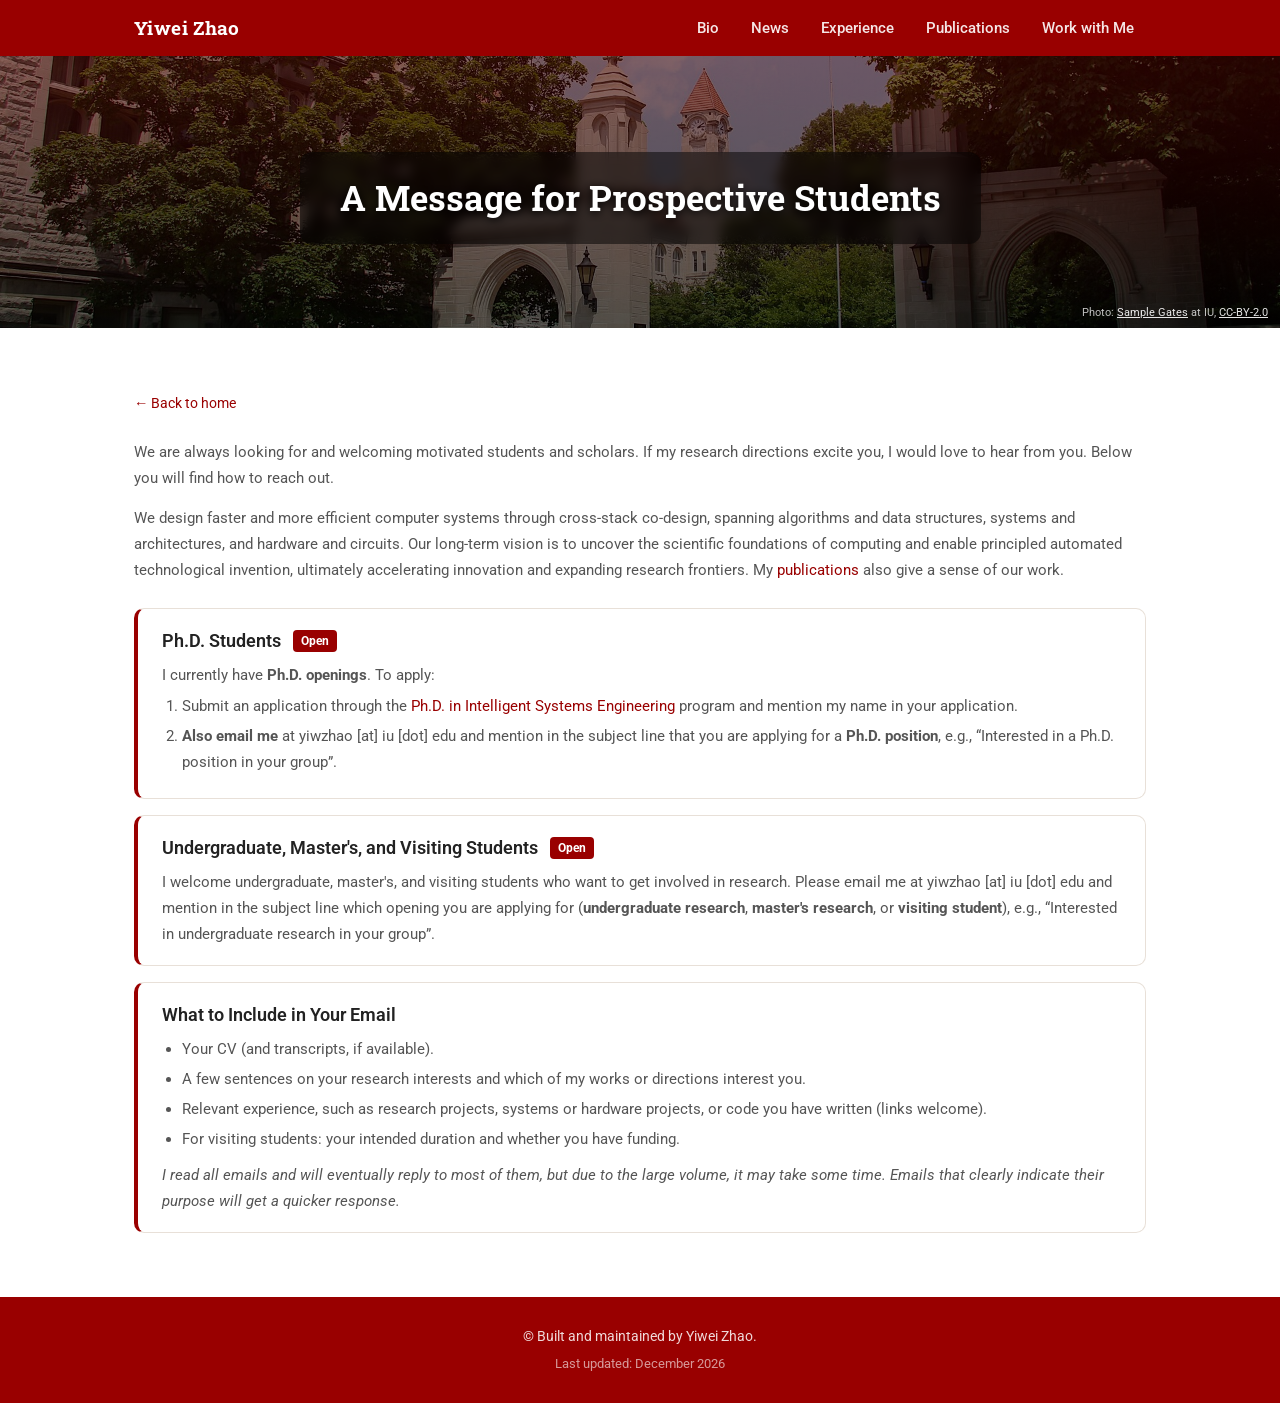
==== opportunities.html @ bdd7dc45 "Minor fixes" ====
<!DOCTYPE html>
<html lang="en">
<head>
  <meta charset="UTF-8">
  <meta name="viewport" content="width=device-width, initial-scale=1.0">
  <title>A Message for Prospective Students &mdash; Yiwei Zhao</title>
  <link rel="stylesheet" href="style.css?v=18">
  <link rel="stylesheet" href="https://cdnjs.cloudflare.com/ajax/libs/font-awesome/6.5.1/css/all.min.css">
  <link href="https://fonts.googleapis.com/css2?family=Roboto:wght@300;400;500;700&family=Roboto+Slab:wght@400;700&display=swap" rel="stylesheet">
</head>
<body>

<!-- Navigation -->
<nav class="navbar">
  <div class="container nav-container">
    <a href="index.html" class="nav-brand">Yiwei Zhao</a>
    <button class="nav-toggle" aria-label="Toggle navigation">
      <span class="hamburger"></span>
    </button>
    <ul class="nav-links">
      <li><a href="index.html#about">Bio</a></li>
      <li><a href="index.html#news">News</a></li>
      <li><a href="index.html#employment">Experience</a></li>
      <li><a href="index.html#publications">Publications</a></li>
      <li><a href="opportunities.html">Work with Me</a></li>
    </ul>
  </div>
</nav>

<!-- Banner -->
<header class="opp-hero">
  <div class="container">
    <div class="opp-hero-panel">
      <h1 class="opp-hero-title">A Message for Prospective Students</h1>
    </div>
  </div>
  <p class="opp-credit">Photo: <a href="https://commons.wikimedia.org/wiki/File:Sample_Gates,_Indiana_University_Bloomington,_2010.jpg" target="_blank" rel="noopener noreferrer">Sample Gates</a> at IU, <a href="https://creativecommons.org/licenses/by/2.0/" target="_blank" rel="noopener noreferrer">CC-BY-2.0</a></p>
</header>

<!-- Opportunities Section -->
<section id="opportunities" class="section">
  <div class="container">
    <p class="section-note"><a href="index.html">&larr; Back to home</a></p>

    <p class="opp-intro">
      We are always looking for and welcoming motivated students and scholars.
      If my research directions excite you, I would love to hear from you.
      Below you will find how to reach out.
    </p>
    <p class="opp-intro">
      We design faster and more efficient computer systems through cross-stack co-design,
      spanning algorithms and data structures, systems and architectures, and hardware and circuits.
      Our long-term vision is to uncover the scientific foundations of computing and enable principled automated technological invention, ultimately accelerating innovation and expanding research frontiers.
      My <a href="index.html#publications">publications</a> also give a sense of our work.
    </p>

    <div class="opp-list">
      <div class="opp-card">
        <h3>Ph.D. Students <span class="opp-tag">Open</span></h3>
        <p>I currently have <strong>Ph.D. openings</strong>. To apply:</p>
        <ol class="opp-steps">
          <li>Submit an application through the <a href="https://luddy.iu.edu/academics/doctoral/ise.html" target="_blank" rel="noopener noreferrer">Ph.D. in Intelligent Systems Engineering</a> program and mention my name in your application.</li>
          <li><strong>Also email me</strong> at <span class="opp-email">yiwzhao [at] iu [dot] edu</span> and mention in the subject line that you are applying for a <strong>Ph.D. position</strong>, e.g., &ldquo;Interested in a Ph.D. position in your group&rdquo;.</li>
        </ol>
      </div>

      <div class="opp-card">
        <h3>Undergraduate, Master's, and Visiting Students <span class="opp-tag">Open</span></h3>
        <p>I welcome undergraduate, master's, and visiting students who want to get involved in research.
        Please email me at <span class="opp-email">yiwzhao [at] iu [dot] edu</span> and mention in the subject line which opening you are applying for
        (<strong>undergraduate research</strong>, <strong>master's research</strong>, or <strong>visiting student</strong>),
        e.g., &ldquo;Interested in undergraduate research in your group&rdquo;.</p>
      </div>

      <!-- <div class="opp-card">
        <h3>Postdoctoral Researchers <span class="opp-tag opp-tag-closed">Not hiring</span></h3>
        <p>I am not hiring postdocs at this time.</p>
      </div> -->

      <div class="opp-card">
        <h3>What to Include in Your Email</h3>
        <ul class="opp-steps">
          <li>Your CV (and transcripts, if available).</li>
          <li>A few sentences on your research interests and which of my works or directions interest you.</li>
          <li>Relevant experience, such as research projects, systems or hardware projects, or code you have written (links welcome).</li>
          <li>For visiting students: your intended duration and whether you have funding.</li>
        </ul>
        <p class="opp-note">I read all emails and will eventually reply to most of them, but due to the large volume, it may take some time.
        Emails that clearly indicate their purpose will get a quicker response.</p>
      </div>
    </div>
  </div>
</section>

<!-- Footer -->
<footer class="footer">
  <div class="container">
    <p>&copy; Built and maintained by Yiwei Zhao.</p>
    <p class="footer-note">Last updated: <span id="last-updated">July 2026</span></p>
  </div>
</footer>

<script>
  // Mobile nav toggle
  document.querySelector('.nav-toggle').addEventListener('click', function() {
    document.querySelector('.nav-links').classList.toggle('active');
    this.classList.toggle('active');
  });

  // Close mobile nav on link click (cross-page links navigate normally)
  document.querySelectorAll('.nav-links a').forEach(link => {
    link.addEventListener('click', function() {
      document.querySelector('.nav-links').classList.remove('active');
      document.querySelector('.nav-toggle').classList.remove('active');
    });
  });

  // Navbar shadow on scroll
  window.addEventListener('scroll', function() {
    const nav = document.querySelector('.navbar');
    nav.classList.toggle('scrolled', window.scrollY > 10);
  });

  // Footer "Last updated" — read from the page's own Last-Modified timestamp,
  // which GitHub Pages refreshes on every deploy (no API calls, no rate limits).
  (function () {
    const d = new Date(document.lastModified);
    if (!isNaN(d)) {
      const label = d.toLocaleDateString('en-US', { month: 'long', year: 'numeric' });
      document.getElementById('last-updated').textContent = label;
    }
    // otherwise keep the static fallback in the markup
  })();
</script>

</body>
</html>
---- style.css ----
/* ========== Variables & Reset ========== */
:root {
  --primary: #990000;
  --primary-dark: #7a0000;
  --primary-light: #b30000;
  --cream: #f7f3ee;
  --text-primary: #222222;
  --text-secondary: #555555;
  --text-light: #777777;
  --bg-white: #ffffff;
  --bg-alt: #faf8f5;
  --border-color: #e8e0d8;
  --max-width: 1060px;
  --nav-height: 56px;
}

*, *::before, *::after {
  margin: 0;
  padding: 0;
  box-sizing: border-box;
}

html {
  scroll-behavior: smooth;
  scroll-padding-top: var(--nav-height);
}

body {
  font-family: 'Roboto', -apple-system, BlinkMacSystemFont, sans-serif;
  color: var(--text-primary);
  background: var(--bg-white);
  line-height: 1.7;
  font-size: 16px;
}

a {
  color: var(--primary);
  text-decoration: none;
  transition: color 0.2s;
}

a:hover {
  color: var(--primary-dark);
  text-decoration: underline;
}

img {
  max-width: 100%;
  height: auto;
}

.container {
  max-width: var(--max-width);
  margin: 0 auto;
  padding: 0 24px;
}

/* ========== Navigation ========== */
.navbar {
  position: fixed;
  top: 0;
  left: 0;
  right: 0;
  height: var(--nav-height);
  background: var(--primary);
  z-index: 1000;
  transition: box-shadow 0.3s;
}

.navbar.scrolled {
  box-shadow: 0 2px 12px rgba(0, 0, 0, 0.15);
}

.nav-container {
  display: flex;
  align-items: center;
  justify-content: space-between;
  height: 100%;
}

.nav-brand {
  color: #ffffff;
  font-family: 'Roboto Slab', serif;
  font-size: 1.2rem;
  font-weight: 700;
  letter-spacing: 0.02em;
}

.nav-brand:hover {
  color: #ffffff;
  text-decoration: none;
}

.nav-links {
  display: flex;
  list-style: none;
  gap: 8px;
}

.nav-links a {
  color: rgba(255, 255, 255, 0.9);
  font-size: 0.95rem;
  font-weight: 500;
  white-space: nowrap;
  padding: 6px 12px;
  border-radius: 4px;
  transition: background 0.2s, color 0.2s;
}

.nav-links a:hover {
  color: #ffffff;
  background: rgba(255, 255, 255, 0.15);
  text-decoration: none;
}

/* Narrow desktop/tablet: tighten the bar so all links fit on one line */
@media (min-width: 769px) and (max-width: 940px) {
  .nav-links {
    gap: 2px;
  }
  .nav-links a {
    font-size: 0.85rem;
    padding: 6px 8px;
  }
  .nav-brand {
    font-size: 1.1rem;
  }
}

/* Hamburger */
.nav-toggle {
  display: none;
  background: none;
  border: none;
  cursor: pointer;
  padding: 8px;
}

.hamburger,
.hamburger::before,
.hamburger::after {
  display: block;
  width: 22px;
  height: 2px;
  background: #ffffff;
  border-radius: 2px;
  transition: transform 0.3s;
}

.hamburger {
  position: relative;
}

.hamburger::before,
.hamburger::after {
  content: '';
  position: absolute;
}

.hamburger::before { top: -7px; }
.hamburger::after { top: 7px; }

.nav-toggle.active .hamburger { background: transparent; }
.nav-toggle.active .hamburger::before { top: 0; transform: rotate(45deg); }
.nav-toggle.active .hamburger::after { top: 0; transform: rotate(-45deg); }

/* ========== Sections ========== */
.section {
  padding: 64px 0;
}

.section-bio {
  padding-top: calc(var(--nav-height) + 48px);
}

.section-alt {
  background: var(--bg-alt);
}

.section-title {
  font-family: 'Roboto Slab', serif;
  font-size: 1.6rem;
  font-weight: 700;
  color: var(--primary);
  margin-bottom: 32px;
  padding-bottom: 8px;
  border-bottom: 3px solid var(--primary);
  display: inline-block;
}

.section-note {
  color: var(--text-light);
  font-size: 0.9rem;
  margin-bottom: 24px;
}

.section-cta {
  font-size: 1.2rem;
  font-weight: 500;
  color: var(--text-secondary);
  margin-bottom: 6px;
}

/* ========== Bio Section ========== */
.bio-container {
  display: flex;
  gap: 48px;
  align-items: flex-start;
}

.bio-photo {
  flex-shrink: 0;
  width: 200px;
}

.bio-photo img {
  width: 200px;
  height: 200px;
  border-radius: 12px;
  object-fit: cover;
  border: 3px solid var(--border-color);
  background: var(--bg-alt);
}

.bio-text h1 {
  font-family: 'Roboto Slab', serif;
  font-size: 2rem;
  font-weight: 700;
  color: var(--text-primary);
  margin-bottom: 4px;
}

.bio-title {
  font-size: 1.05rem;
  color: var(--text-secondary);
  margin-bottom: 2px;
}

.bio-affiliation {
  font-size: 1rem;
  color: var(--primary);
  font-weight: 500;
  margin-bottom: 2px;
}

.bio-email {
  font-size: 0.95rem;
  color: var(--text-secondary);
  margin-top: 12px;
  margin-bottom: 22px;
}

.bio-description {
  color: var(--text-secondary);
  margin-bottom: 12px;
  font-size: 0.95rem;
}

.bio-description.bio-gap {
  margin-bottom: 28px;
}

/* Splitter: thin gray line */
.bio-email::after {
  content: "";
  display: block;
  height: 3px;
  margin-top: 18px;
  border-radius: 2px;
  background: var(--border-color);
}

.bio-highlight {
  color: #d00000;
  font-weight: 700;
}

.bio-links {
  display: flex;
  flex-wrap: wrap;
  gap: 16px;
  margin-top: 20px;
}

.bio-links a {
  display: inline-flex;
  align-items: center;
  gap: 6px;
  color: var(--primary);
  font-size: 0.9rem;
  font-weight: 500;
  padding: 6px 14px;
  border: 1.5px solid var(--primary);
  border-radius: 6px;
  transition: all 0.2s;
}

.bio-links a:hover {
  background: var(--primary);
  color: #ffffff;
  text-decoration: none;
}

/* ========== News Section ========== */
.news-list {
  border-left: 3px solid var(--primary);
  padding-left: 24px;
}

.news-item {
  display: flex;
  gap: 16px;
  margin-bottom: 16px;
  font-size: 0.95rem;
}

.news-date {
  flex-shrink: 0;
  width: 150px;
  color: var(--primary);
  font-weight: 500;
  font-size: 0.85rem;
}

.news-content {
  color: var(--text-secondary);
}

.news-pinned {
  background: var(--cream);
  margin-left: -24px;
  padding: 10px 12px 10px 24px;
  border-radius: 0 6px 6px 0;
}

.news-pinned .news-content {
  color: var(--text-primary);
  font-weight: 500;
}

.news-pin-badge {
  display: inline-block;
  margin-left: 8px;
  background: var(--primary);
  color: #ffffff;
  font-size: 0.75rem;
  font-weight: 700;
  padding: 1px 8px;
  border-radius: 4px;
  line-height: 1.5;
  white-space: nowrap;
}

/* ========== Education Section ========== */
.education-list {
  display: flex;
  flex-direction: column;
  gap: 16px;
}

.education-item {
  display: flex;
  align-items: center;
  gap: 22px;
  padding: 18px 24px;
  background: var(--bg-white);
  border: 1px solid var(--border-color);
  border-radius: 10px;
  transition: box-shadow 0.2s ease, transform 0.2s ease;
}

.education-item:hover {
  box-shadow: 0 4px 14px rgba(0, 0, 0, 0.06);
  transform: translateY(-1px);
}

.edu-logo {
  flex-shrink: 0;
  width: 64px;
  height: 64px;
  display: flex;
  align-items: center;
  justify-content: center;
}

.edu-logo img {
  max-width: 100%;
  max-height: 100%;
  object-fit: contain;
}

.edu-body {
  flex: 1;
  min-width: 0;
}

.edu-body h3 {
  font-size: 1.05rem;
  font-weight: 600;
  color: var(--text-primary);
  margin-bottom: 2px;
}

.edu-school {
  color: var(--primary);
  font-weight: 500;
  font-size: 0.95rem;
  margin-bottom: 2px;
}

.edu-note {
  color: var(--text-secondary);
  font-size: 0.88rem;
  font-style: italic;
}

.edu-note.edu-note-plain {
  font-style: normal;
}

.edu-note-plain a {
  color: var(--text-secondary);
}

.edu-note-plain a:hover {
  color: var(--primary);
  text-decoration: underline;
}

.edu-year {
  flex-shrink: 0;
  color: var(--text-light);
  font-size: 0.9rem;
  font-weight: 500;
  white-space: nowrap;
}

@media (max-width: 600px) {
  .education-item {
    flex-wrap: wrap;
    padding: 16px 18px;
    gap: 16px;
  }
  .edu-year {
    flex-basis: 100%;
    padding-left: 80px;
  }
}

/* ========== Publications Section ========== */
.publication-list {
  list-style: none;
  counter-reset: pub-counter;
}

.publication-item {
  display: flex;
  gap: 20px;
  padding: 20px 0;
  position: relative;
}

.publication-item:not(:last-child)::after {
  content: '';
  position: absolute;
  bottom: 0;
  left: 0;
  right: -36px;
  height: 1px;
  background: var(--border-color);
}

.pub-thumbnail {
  flex-shrink: 0;
  width: 160px;
  height: 100px;
  border-radius: 6px;
  overflow: hidden;
  background: var(--bg-alt);
  border: 1px solid var(--border-color);
}

.pub-thumbnail img {
  width: 100%;
  height: 100%;
  object-fit: contain;
}

.pub-title {
  font-weight: 600;
  font-size: 0.9rem;
  color: var(--text-primary);
  margin-bottom: 4px;
}

.pub-authors {
  font-size: 0.82rem;
  color: var(--text-secondary);
  margin-bottom: 2px;
  white-space: nowrap;
  overflow: hidden;
  text-overflow: ellipsis;
}

.pub-authors a.coauthor-link,
.edu-note a.coauthor-link {
  color: inherit;
  text-decoration: none;
  transition: color 0.2s;
}

.pub-authors a.coauthor-link:hover,
.edu-note a.coauthor-link:hover {
  color: var(--primary);
}

.pub-venue {
  font-size: 0.88rem;
  color: var(--text-light);
  font-style: italic;
  margin-bottom: 8px;
}

.pub-venue-tag {
  display: inline-block;
  background: var(--primary);
  color: #ffffff;
  font-style: normal;
  font-weight: 700;
  font-size: 0.78rem;
  padding: 1px 8px;
  border-radius: 4px;
  margin-right: 4px;
  vertical-align: middle;
}

.pub-award {
  font-size: 0.85rem;
  font-weight: 600;
  color: #b8860b;
  margin-top: 4px;
}

.pub-award a {
  color: #b8860b;
}

.pub-award a:hover {
  color: #996515;
}

.pub-links {
  display: flex;
  gap: 12px;
}

.pub-links a {
  font-size: 0.85rem;
  font-weight: 500;
  color: var(--primary);
}

.pub-links a:hover {
  text-decoration: underline;
}

.pub-toappear {
  font-size: 0.85rem;
  font-weight: 500;
  color: var(--text-secondary);
}

/* ========== Year anchors (publications page, invisible scroll targets) ========== */
.pub-year-anchor {
  list-style: none;
  height: 0;
  padding: 0;
  margin: 0;
  border: none;
  overflow: hidden;
}

/* ========== Year navigation sidebar (publications page) ========== */
.pub-year-nav {
  display: none;
  position: fixed;
  top: 50%;
  left: calc((100vw - var(--max-width)) / 4);
  transform: translate(-50%, -50%);
  flex-direction: column;
  align-items: stretch;
  gap: 4px;
  z-index: 50;
  background: var(--bg-white);
  border: 1px solid var(--border-color);
  border-radius: 10px;
  padding: 8px 6px;
  box-shadow: 0 2px 10px rgba(0, 0, 0, 0.07);
}

@media (min-width: 1260px) {
  .pub-year-nav {
    display: flex;
  }
}

.pub-year-home {
  font-size: 0.8rem;
  font-weight: 500;
  color: var(--text-secondary);
  text-decoration: none;
  padding: 5px 14px;
  border-radius: 6px;
  transition: color 0.15s, background 0.15s;
  white-space: nowrap;
  text-align: center;
  margin-bottom: 4px;
  padding-bottom: 9px;
  border-bottom: 1px solid var(--border-color);
  border-radius: 0;
}

.pub-year-home:hover {
  color: var(--primary);
  background: var(--bg-alt);
  text-decoration: none;
}

.pub-year-nav a {
  font-size: 0.8rem;
  font-weight: 500;
  color: var(--text-secondary);
  text-decoration: none;
  padding: 5px 14px;
  border-radius: 6px;
  transition: color 0.15s, background 0.15s;
  white-space: nowrap;
  text-align: center;
}

.pub-year-nav a:hover {
  color: var(--primary);
  background: var(--bg-alt);
  text-decoration: none;
}

.pub-year-nav a.active {
  color: #ffffff;
  background: var(--primary);
  font-weight: 600;
}

/* ========== Awards Section ========== */
.awards-list {
  list-style: none;
}

.award-item {
  display: flex;
  gap: 16px;
  padding: 12px 0;
  border-bottom: 1px solid var(--border-color);
  font-size: 0.95rem;
}

.award-item:last-child {
  border-bottom: none;
}

.award-year {
  flex-shrink: 0;
  min-width: 120px;
  white-space: nowrap;
  color: var(--primary);
  font-weight: 700;
  font-size: 0.9rem;
}

.award-name {
  color: var(--text-secondary);
}

/* ========== Footer ========== */
.footer {
  background: var(--primary);
  color: rgba(255, 255, 255, 0.85);
  text-align: center;
  padding: 28px 0;
  font-size: 0.88rem;
}

.footer-note {
  margin-top: 4px;
  font-size: 0.8rem;
  color: rgba(255, 255, 255, 0.6);
}

/* ========== Responsive ========== */
@media (max-width: 768px) {
  .nav-toggle {
    display: block;
  }

  .nav-links {
    display: none;
    position: absolute;
    top: var(--nav-height);
    left: 0;
    right: 0;
    background: var(--primary-dark);
    flex-direction: column;
    padding: 12px 0;
  }

  .nav-links.active {
    display: flex;
  }

  .nav-links a {
    padding: 10px 24px;
    border-radius: 0;
  }

  .bio-container {
    flex-direction: column;
    align-items: center;
    text-align: center;
    gap: 24px;
  }

  .bio-links {
    justify-content: center;
  }

  .publication-item {
    flex-direction: column;
  }

  .pub-thumbnail {
    width: 100%;
    height: 160px;
  }

  .news-item {
    flex-direction: column;
    gap: 4px;
  }

  .news-date {
    width: auto;
  }

  .section-title {
    font-size: 1.3rem;
  }
}

/* ========== Opportunities Page ========== */
.opp-list {
  display: flex;
  flex-direction: column;
  gap: 16px;
}

.opp-card {
  padding: 18px 24px;
  background: var(--bg-white);
  border: 1px solid var(--border-color);
  border-left: 4px solid var(--primary);
  border-radius: 10px;
}

.opp-card h3 {
  font-size: 1.1rem;
  font-weight: 600;
  color: var(--text-primary);
  margin-bottom: 6px;
}

.opp-card p {
  color: var(--text-secondary);
  font-size: 0.95rem;
}

.opp-tag {
  display: inline-block;
  margin-left: 8px;
  padding: 1px 8px;
  border-radius: 4px;
  background: var(--primary);
  color: #ffffff;
  font-size: 0.75rem;
  font-weight: 700;
  vertical-align: 2px;
}

.opp-tag-closed {
  background: var(--text-light);
}

.opp-intro {
  color: var(--text-secondary);
  font-size: 0.95rem;
  margin-bottom: 14px;
}

.opp-intro:last-of-type {
  margin-bottom: 24px;
}

.opp-steps {
  color: var(--text-secondary);
  font-size: 0.95rem;
  margin: 6px 0 0 20px;
}

.opp-steps li {
  margin-bottom: 4px;
}

.opp-card code {
  font-size: 0.85rem;
  background: var(--bg-alt);
  border: 1px solid var(--border-color);
  border-radius: 4px;
  padding: 0 5px;
}

.opp-note {
  margin-top: 10px;
  font-style: italic;
}

/* Banner with campus photo (opportunities page) */
.opp-hero {
  position: relative;
  margin-top: var(--nav-height);
  padding: 96px 0 84px;
  background:
    linear-gradient(180deg, rgba(60, 0, 0, 0.6) 0%, rgba(0, 0, 0, 0.65) 100%),
    url("assets/campus.jpg") center 45% / cover no-repeat;
  color: #ffffff;
  text-align: center;
}

.opp-hero-panel {
  display: inline-block;
  max-width: 100%;
  padding: 24px 40px;
  background: rgba(0, 0, 0, 0.5);
  border-radius: 12px;
  -webkit-backdrop-filter: blur(6px);
  backdrop-filter: blur(6px);
}

.opp-hero-title {
  font-family: 'Roboto Slab', serif;
  font-size: 2.2rem;
  font-weight: 700;
  line-height: 1.25;
  text-shadow: 0 2px 8px rgba(0, 0, 0, 0.85);
}

.opp-hero-sub {
  margin-top: 8px;
  font-size: 1.05rem;
  letter-spacing: 0.04em;
  color: #ffffff;
  text-shadow: 0 1px 6px rgba(0, 0, 0, 0.85);
}

.opp-credit {
  position: absolute;
  right: 12px;
  bottom: 6px;
  font-size: 0.7rem;
  color: rgba(255, 255, 255, 0.75);
}

.opp-credit a {
  color: rgba(255, 255, 255, 0.9);
  text-decoration: underline;
}

@media (max-width: 600px) {
  .opp-hero {
    padding: 64px 0 56px;
  }
  .opp-hero-panel {
    padding: 18px 20px;
  }
  .opp-hero-title {
    font-size: 1.6rem;
  }
}
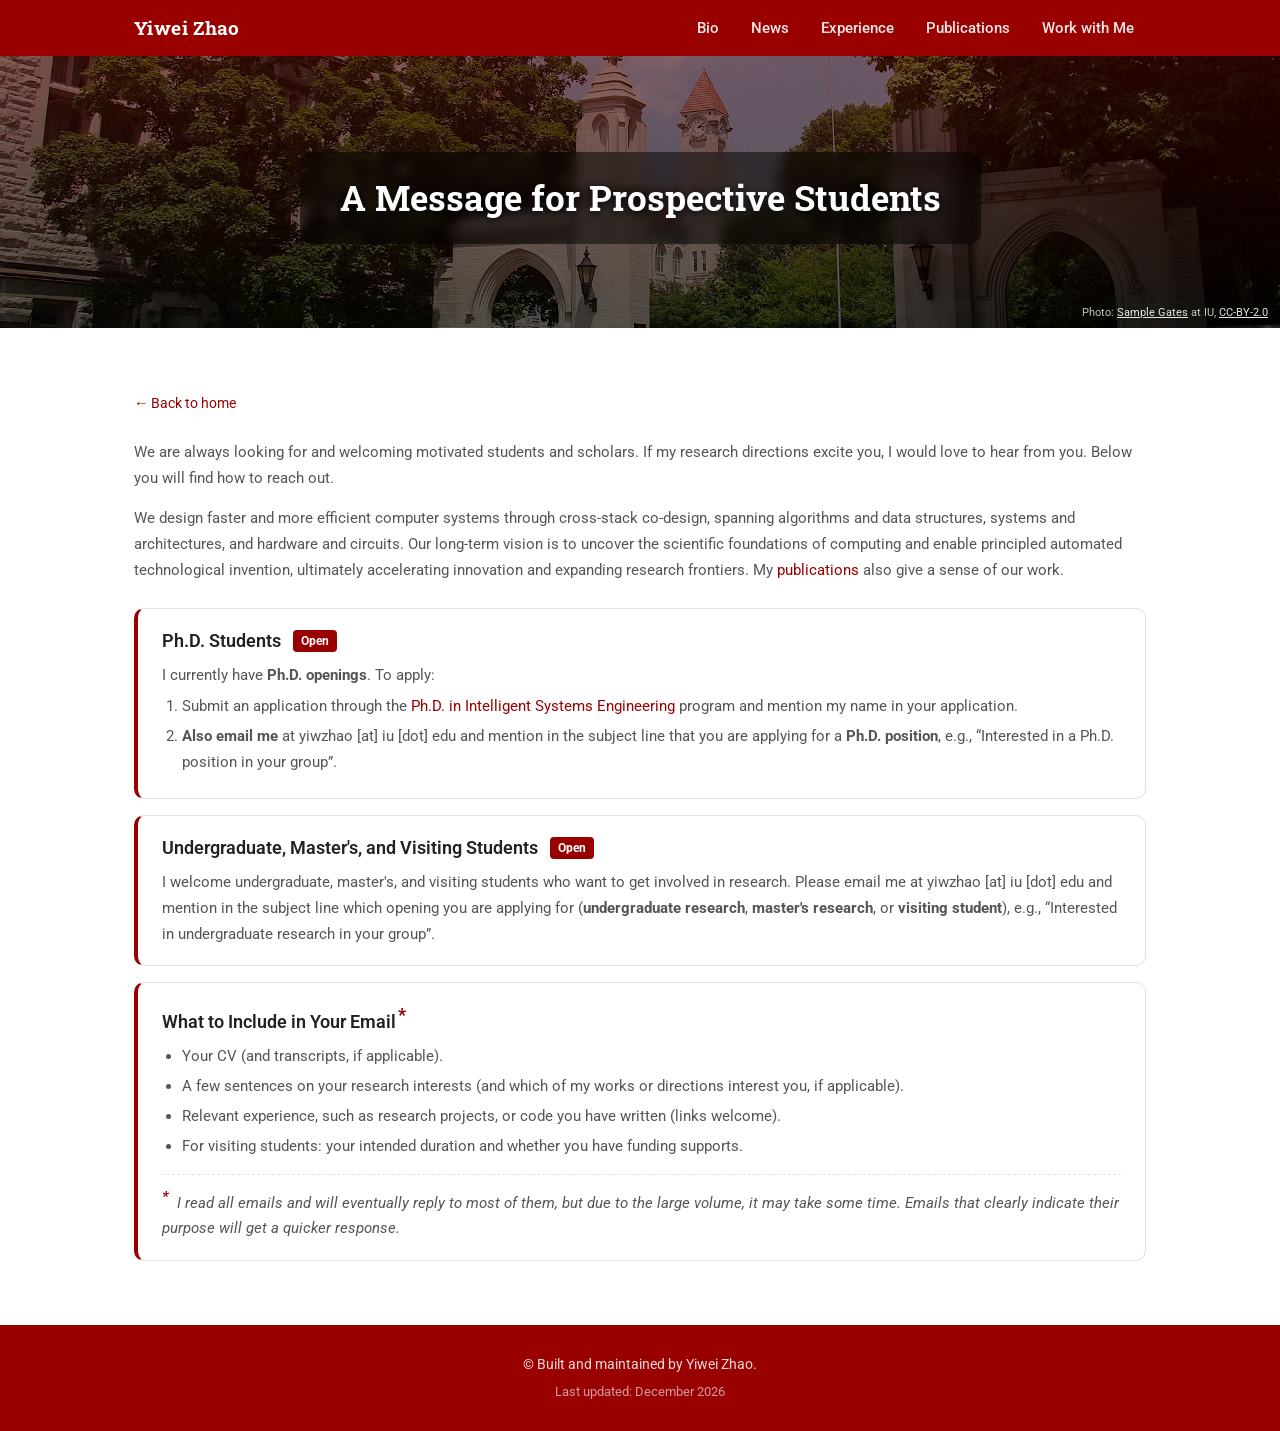
==== commit 14100753: "Minor fixes" ====
--- a/opportunities.html
+++ b/opportunities.html
@@ -4,7 +4,7 @@
   <meta charset="UTF-8">
   <meta name="viewport" content="width=device-width, initial-scale=1.0">
   <title>A Message for Prospective Students &mdash; Yiwei Zhao</title>
-  <link rel="stylesheet" href="style.css?v=18">
+  <link rel="stylesheet" href="style.css?v=19">
   <link rel="stylesheet" href="https://cdnjs.cloudflare.com/ajax/libs/font-awesome/6.5.1/css/all.min.css">
   <link href="https://fonts.googleapis.com/css2?family=Roboto:wght@300;400;500;700&family=Roboto+Slab:wght@400;700&display=swap" rel="stylesheet">
 </head>
@@ -78,14 +78,14 @@
       </div> -->
 
       <div class="opp-card">
-        <h3>What to Include in Your Email</h3>
+        <h3>What to Include in Your Email<sup class="opp-fn-mark">*</sup></h3>
         <ul class="opp-steps">
-          <li>Your CV (and transcripts, if available).</li>
-          <li>A few sentences on your research interests and which of my works or directions interest you.</li>
-          <li>Relevant experience, such as research projects, systems or hardware projects, or code you have written (links welcome).</li>
-          <li>For visiting students: your intended duration and whether you have funding.</li>
+          <li>Your CV (and transcripts, if applicable).</li>
+          <li>A few sentences on your research interests (and which of my works or directions interest you, if applicable).</li>
+          <li>Relevant experience, such as research projects, or code you have written (links welcome).</li>
+          <li>For visiting students: your intended duration and whether you have funding supports.</li>
         </ul>
-        <p class="opp-note">I read all emails and will eventually reply to most of them, but due to the large volume, it may take some time.
+        <p class="opp-note"><sup class="opp-fn-mark">*</sup> I read all emails and will eventually reply to most of them, but due to the large volume, it may take some time.
         Emails that clearly indicate their purpose will get a quicker response.</p>
       </div>
     </div>
--- a/style.css
+++ b/style.css
@@ -826,9 +826,24 @@
   padding: 0 5px;
 }
 
+.opp-fn-mark {
+  color: var(--primary);
+  font-weight: 700;
+  font-size: 1em;
+  margin-left: 2px;
+}
+
 .opp-note {
-  margin-top: 10px;
+  margin-top: 14px;
+  padding-top: 10px;
+  border-top: 1px dashed var(--border-color);
+  font-size: 0.85rem;
   font-style: italic;
+  color: var(--text-light);
+}
+
+.opp-note .opp-fn-mark {
+  margin: 0 4px 0 0;
 }
 
 /* Banner with campus photo (opportunities page) */
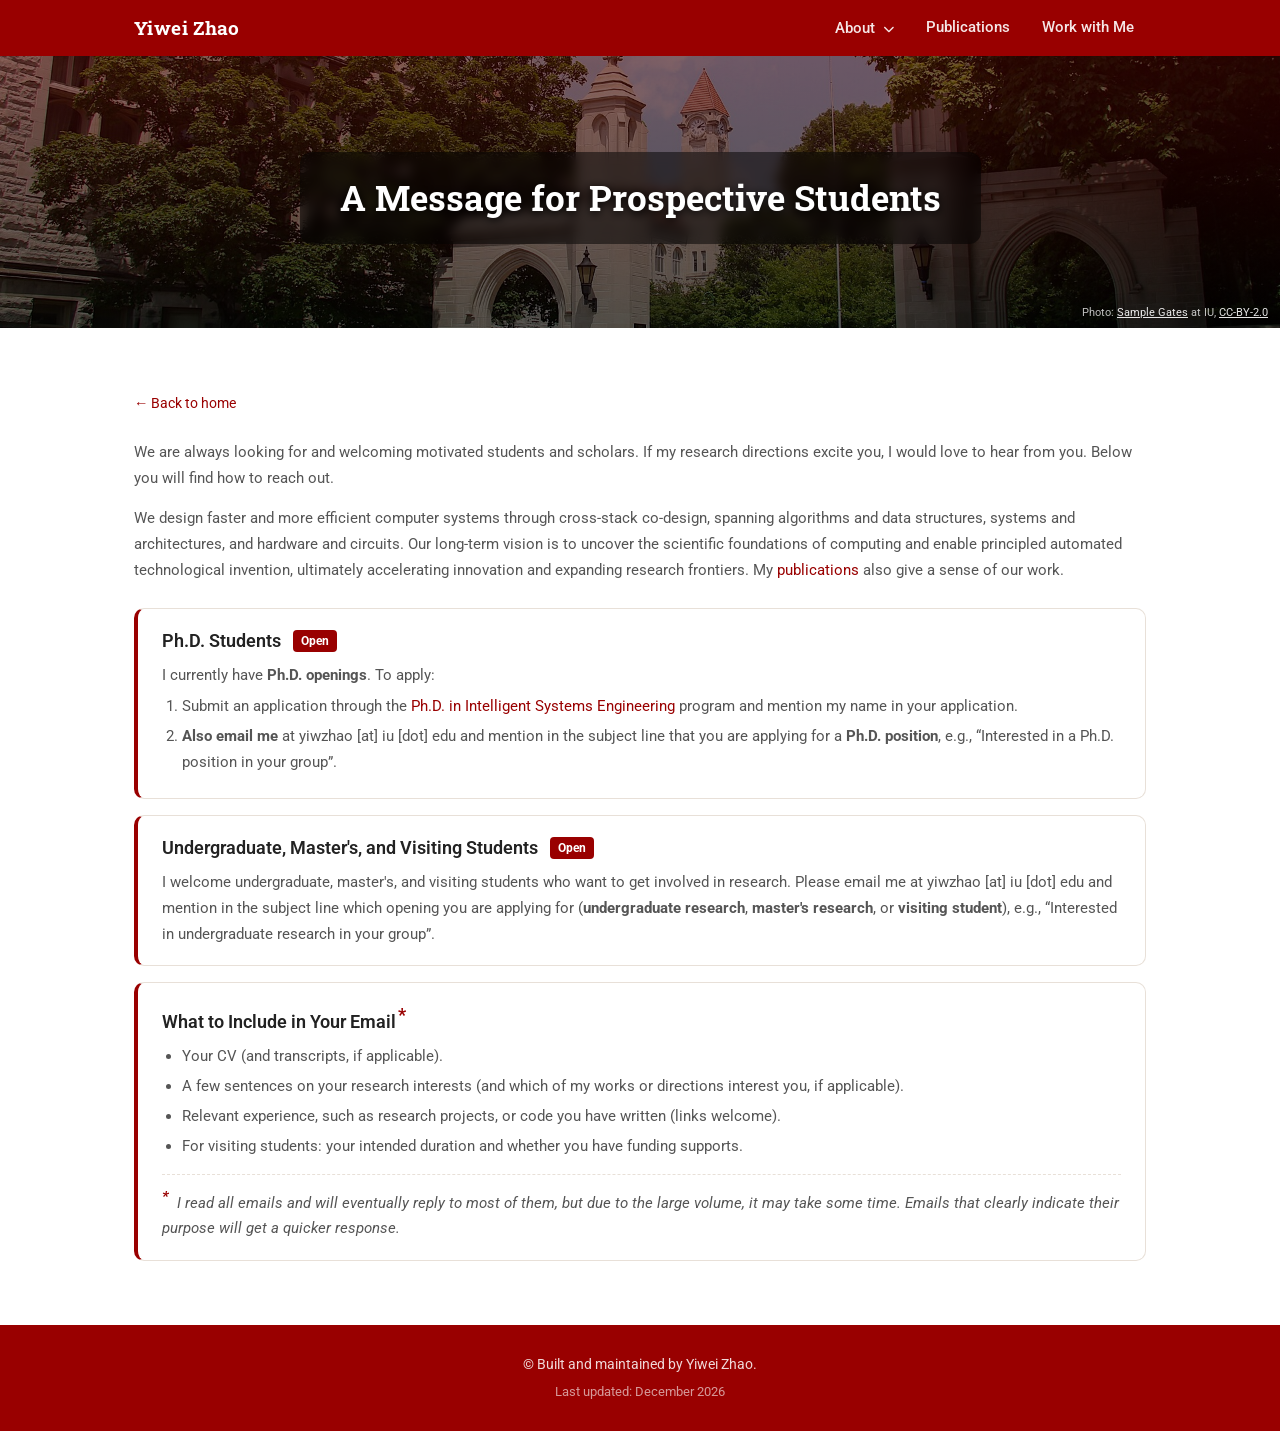
==== commit 16c7719f: "Modify menu" ====
--- a/opportunities.html
+++ b/opportunities.html
@@ -4,7 +4,7 @@
   <meta charset="UTF-8">
   <meta name="viewport" content="width=device-width, initial-scale=1.0">
   <title>A Message for Prospective Students &mdash; Yiwei Zhao</title>
-  <link rel="stylesheet" href="style.css?v=19">
+  <link rel="stylesheet" href="style.css?v=20">
   <link rel="stylesheet" href="https://cdnjs.cloudflare.com/ajax/libs/font-awesome/6.5.1/css/all.min.css">
   <link href="https://fonts.googleapis.com/css2?family=Roboto:wght@300;400;500;700&family=Roboto+Slab:wght@400;700&display=swap" rel="stylesheet">
 </head>
@@ -18,10 +18,18 @@
       <span class="hamburger"></span>
     </button>
     <ul class="nav-links">
-      <li><a href="index.html#about">Bio</a></li>
-      <li><a href="index.html#news">News</a></li>
-      <li><a href="index.html#employment">Experience</a></li>
-      <li><a href="index.html#publications">Publications</a></li>
+      <li class="nav-dropdown">
+        <button class="nav-dropdown-toggle" type="button" aria-haspopup="true" aria-expanded="false">About <i class="fas fa-chevron-down" aria-hidden="true"></i></button>
+        <ul class="nav-submenu">
+          <li><a href="index.html#about">Bio</a></li>
+          <li><a href="index.html#news">News</a></li>
+          <li><a href="index.html#employment">Professional Experience</a></li>
+          <li><a href="index.html#education">Education</a></li>
+          <li><a href="index.html#publications">Selected Publications</a></li>
+          <li><a href="index.html#awards">Awards</a></li>
+        </ul>
+      </li>
+      <li><a href="publications.html">Publications</a></li>
       <li><a href="opportunities.html">Work with Me</a></li>
     </ul>
   </div>
@@ -115,6 +123,23 @@
     });
   });
 
+  // "About" dropdown: click to open/close; any other click or Escape closes it
+  (function () {
+    const dd = document.querySelector('.nav-dropdown');
+    const btn = dd.querySelector('.nav-dropdown-toggle');
+    function setOpen(open) {
+      dd.classList.toggle('open', open);
+      btn.setAttribute('aria-expanded', open ? 'true' : 'false');
+    }
+    btn.addEventListener('click', function () { setOpen(!dd.classList.contains('open')); });
+    document.addEventListener('click', function (e) {
+      if (!e.target.closest('.nav-dropdown-toggle')) setOpen(false);
+    });
+    document.addEventListener('keydown', function (e) {
+      if (e.key === 'Escape') setOpen(false);
+    });
+  })();
+
   // Navbar shadow on scroll
   window.addEventListener('scroll', function() {
     const nav = document.querySelector('.navbar');
--- a/style.css
+++ b/style.css
@@ -111,6 +111,63 @@
   color: #ffffff;
   background: rgba(255, 255, 255, 0.15);
   text-decoration: none;
+}
+
+/* "About" dropdown */
+.nav-dropdown {
+  position: relative;
+}
+
+.nav-dropdown-toggle {
+  background: none;
+  border: none;
+  cursor: pointer;
+  font-family: inherit;
+  color: rgba(255, 255, 255, 0.9);
+  font-size: 0.95rem;
+  font-weight: 500;
+  padding: 6px 12px;
+  border-radius: 4px;
+  transition: background 0.2s, color 0.2s;
+}
+
+.nav-dropdown-toggle:hover,
+.nav-dropdown.open .nav-dropdown-toggle {
+  color: #ffffff;
+  background: rgba(255, 255, 255, 0.15);
+}
+
+.nav-dropdown-toggle i {
+  font-size: 0.7rem;
+  margin-left: 4px;
+  transition: transform 0.2s;
+}
+
+.nav-dropdown.open .nav-dropdown-toggle i {
+  transform: rotate(180deg);
+}
+
+.nav-submenu {
+  display: none;
+  position: absolute;
+  top: calc(100% + 8px);
+  left: 0;
+  min-width: 210px;
+  list-style: none;
+  padding: 6px 0;
+  background: var(--primary-dark);
+  border-radius: 8px;
+  box-shadow: 0 8px 24px rgba(0, 0, 0, 0.25);
+}
+
+.nav-dropdown.open .nav-submenu {
+  display: block;
+}
+
+.nav-submenu a {
+  display: block;
+  padding: 8px 18px;
+  border-radius: 0;
 }
 
 /* Narrow desktop/tablet: tighten the bar so all links fit on one line */
@@ -721,6 +778,26 @@
     border-radius: 0;
   }
 
+  .nav-dropdown-toggle {
+    width: 100%;
+    text-align: left;
+    padding: 10px 24px;
+    border-radius: 0;
+  }
+
+  .nav-submenu {
+    position: static;
+    min-width: 0;
+    padding: 0;
+    background: rgba(0, 0, 0, 0.15);
+    border-radius: 0;
+    box-shadow: none;
+  }
+
+  .nav-submenu a {
+    padding: 8px 24px 8px 40px;
+  }
+
   .bio-container {
     flex-direction: column;
     align-items: center;
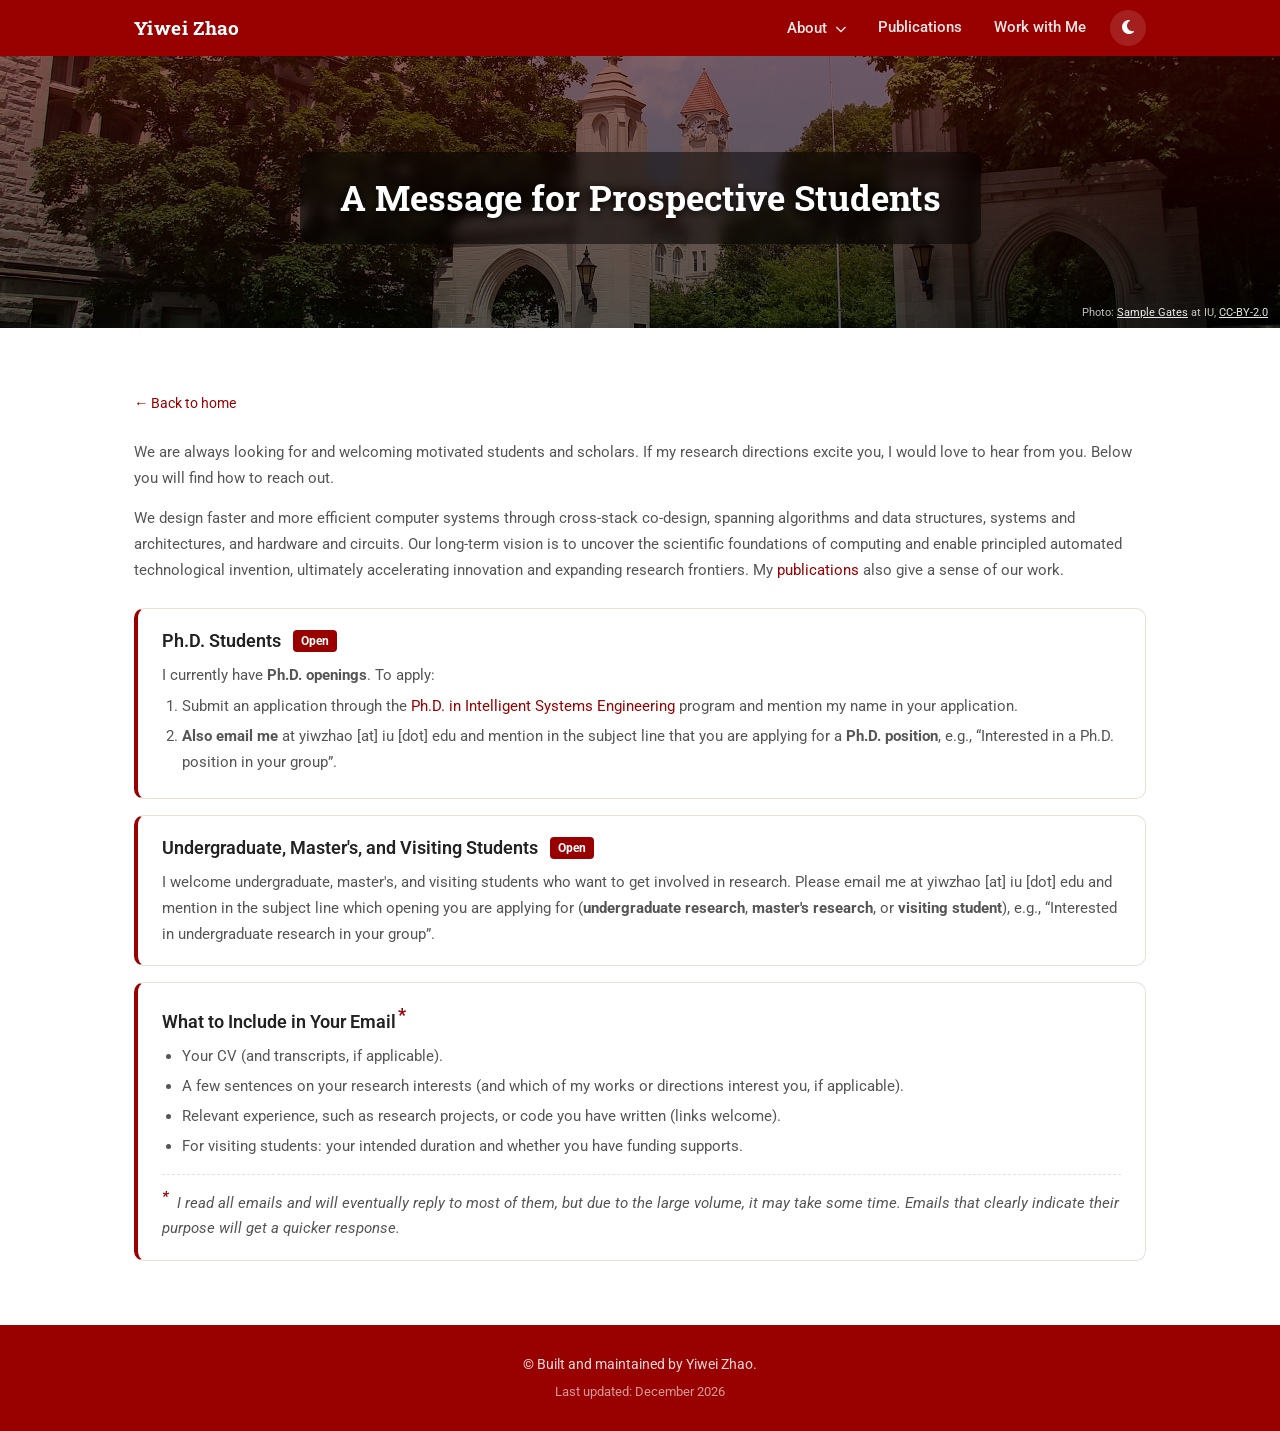
==== commit 8bffdaf3: "add night mode" ====
--- a/opportunities.html
+++ b/opportunities.html
@@ -4,7 +4,8 @@
   <meta charset="UTF-8">
   <meta name="viewport" content="width=device-width, initial-scale=1.0">
   <title>A Message for Prospective Students &mdash; Yiwei Zhao</title>
-  <link rel="stylesheet" href="style.css?v=20">
+  <script src="assets/theme.js"></script>
+  <link rel="stylesheet" href="style.css?v=21">
   <link rel="stylesheet" href="https://cdnjs.cloudflare.com/ajax/libs/font-awesome/6.5.1/css/all.min.css">
   <link href="https://fonts.googleapis.com/css2?family=Roboto:wght@300;400;500;700&family=Roboto+Slab:wght@400;700&display=swap" rel="stylesheet">
 </head>
@@ -32,6 +33,7 @@
       <li><a href="publications.html">Publications</a></li>
       <li><a href="opportunities.html">Work with Me</a></li>
     </ul>
+    <button class="theme-toggle" type="button" aria-label="Switch to night mode"></button>
   </div>
 </nav>
 
--- a/style.css
+++ b/style.css
@@ -3,6 +3,8 @@
   --primary: #990000;
   --primary-dark: #7a0000;
   --primary-light: #b30000;
+  --primary-bg: #990000;
+  --primary-bg-dark: #7a0000;
   --cream: #f7f3ee;
   --text-primary: #222222;
   --text-secondary: #555555;
@@ -55,6 +57,43 @@
   padding: 0 24px;
 }
 
+/* ========== Night mode ========== */
+:root[data-theme="dark"] {
+  color-scheme: dark;
+  --primary: #ff8080;
+  --primary-dark: #ffa8a8;
+  --primary-light: #ff9a9a;
+  --primary-bg: #7a1414;
+  --primary-bg-dark: #5a0e0e;
+  --cream: #2a2422;
+  --text-primary: #ececec;
+  --text-secondary: #bfc2c7;
+  --text-light: #9a9ea5;
+  --bg-white: #15171b;
+  --bg-alt: #1c1f24;
+  --border-color: #343941;
+}
+
+:root[data-theme="dark"] .bio-highlight {
+  color: #ff6b6b;
+}
+
+:root[data-theme="dark"] .pub-award,
+:root[data-theme="dark"] .pub-award a {
+  color: #e6b84a;
+}
+
+:root[data-theme="dark"] .edu-logo {
+  background: #ffffff;
+  border-radius: 10px;
+  padding: 6px;
+}
+
+:root[data-theme="dark"] .bio-photo img,
+:root[data-theme="dark"] .pub-thumbnail img {
+  filter: brightness(0.92);
+}
+
 /* ========== Navigation ========== */
 .navbar {
   position: fixed;
@@ -62,7 +101,7 @@
   left: 0;
   right: 0;
   height: var(--nav-height);
-  background: var(--primary);
+  background: var(--primary-bg);
   z-index: 1000;
   transition: box-shadow 0.3s;
 }
@@ -111,6 +150,29 @@
   color: #ffffff;
   background: rgba(255, 255, 255, 0.15);
   text-decoration: none;
+}
+
+/* Day/night switch */
+.nav-links {
+  margin-left: auto;
+}
+
+.theme-toggle {
+  flex-shrink: 0;
+  width: 36px;
+  height: 36px;
+  margin-left: 12px;
+  background: rgba(255, 255, 255, 0.12);
+  border: none;
+  border-radius: 50%;
+  color: #ffffff;
+  font-size: 1rem;
+  cursor: pointer;
+  transition: background 0.2s;
+}
+
+.theme-toggle:hover {
+  background: rgba(255, 255, 255, 0.25);
 }
 
 /* "About" dropdown */
@@ -155,7 +217,7 @@
   min-width: 210px;
   list-style: none;
   padding: 6px 0;
-  background: var(--primary-dark);
+  background: var(--primary-bg-dark);
   border-radius: 8px;
   box-shadow: 0 8px 24px rgba(0, 0, 0, 0.25);
 }
@@ -353,7 +415,7 @@
 }
 
 .bio-links a:hover {
-  background: var(--primary);
+  background: var(--primary-bg);
   color: #ffffff;
   text-decoration: none;
 }
@@ -398,7 +460,7 @@
 .news-pin-badge {
   display: inline-block;
   margin-left: 8px;
-  background: var(--primary);
+  background: var(--primary-bg);
   color: #ffffff;
   font-size: 0.75rem;
   font-weight: 700;
@@ -580,7 +642,7 @@
 
 .pub-venue-tag {
   display: inline-block;
-  background: var(--primary);
+  background: var(--primary-bg);
   color: #ffffff;
   font-style: normal;
   font-weight: 700;
@@ -703,7 +765,7 @@
 
 .pub-year-nav a.active {
   color: #ffffff;
-  background: var(--primary);
+  background: var(--primary-bg);
   font-weight: 600;
 }
 
@@ -739,7 +801,7 @@
 
 /* ========== Footer ========== */
 .footer {
-  background: var(--primary);
+  background: var(--primary-bg);
   color: rgba(255, 255, 255, 0.85);
   text-align: center;
   padding: 28px 0;
@@ -756,6 +818,16 @@
 @media (max-width: 768px) {
   .nav-toggle {
     display: block;
+  }
+
+  .theme-toggle {
+    order: 1;
+    margin-left: auto;
+    margin-right: 4px;
+  }
+
+  .nav-toggle {
+    order: 2;
   }
 
   .nav-links {
@@ -764,7 +836,7 @@
     top: var(--nav-height);
     left: 0;
     right: 0;
-    background: var(--primary-dark);
+    background: var(--primary-bg-dark);
     flex-direction: column;
     padding: 12px 0;
   }
@@ -864,7 +936,7 @@
   margin-left: 8px;
   padding: 1px 8px;
   border-radius: 4px;
-  background: var(--primary);
+  background: var(--primary-bg);
   color: #ffffff;
   font-size: 0.75rem;
   font-weight: 700;
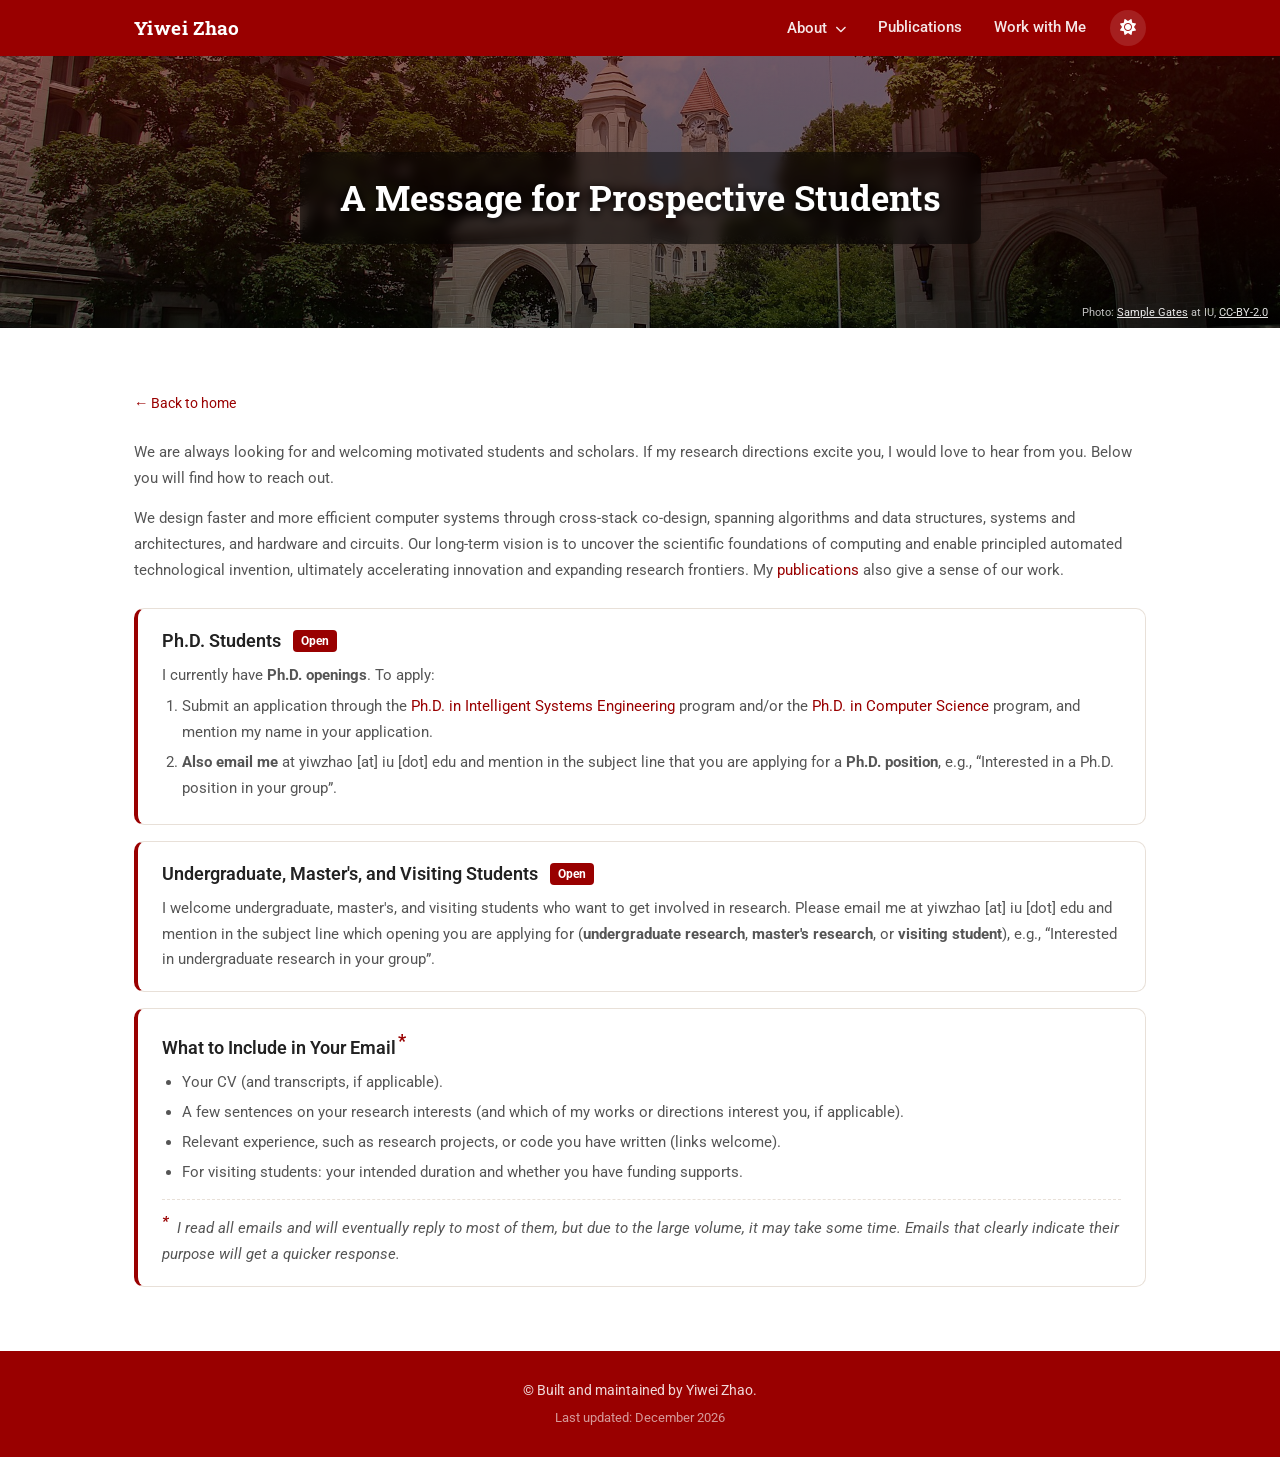
==== commit 29b5cd9c: "minor fix" ====
--- a/opportunities.html
+++ b/opportunities.html
@@ -69,7 +69,7 @@
         <h3>Ph.D. Students <span class="opp-tag">Open</span></h3>
         <p>I currently have <strong>Ph.D. openings</strong>. To apply:</p>
         <ol class="opp-steps">
-          <li>Submit an application through the <a href="https://luddy.iu.edu/academics/doctoral/ise.html" target="_blank" rel="noopener noreferrer">Ph.D. in Intelligent Systems Engineering</a> program and mention my name in your application.</li>
+          <li>Submit an application through the <a href="https://luddy.iu.edu/academics/doctoral/ise.html" target="_blank" rel="noopener noreferrer">Ph.D. in Intelligent Systems Engineering</a> program and/or the <a href="https://luddy.iu.edu/academics/doctoral/computer-science.html" target="_blank" rel="noopener noreferrer">Ph.D. in Computer Science</a> program, and mention my name in your application.</li>
           <li><strong>Also email me</strong> at <span class="opp-email">yiwzhao [at] iu [dot] edu</span> and mention in the subject line that you are applying for a <strong>Ph.D. position</strong>, e.g., &ldquo;Interested in a Ph.D. position in your group&rdquo;.</li>
         </ol>
       </div>
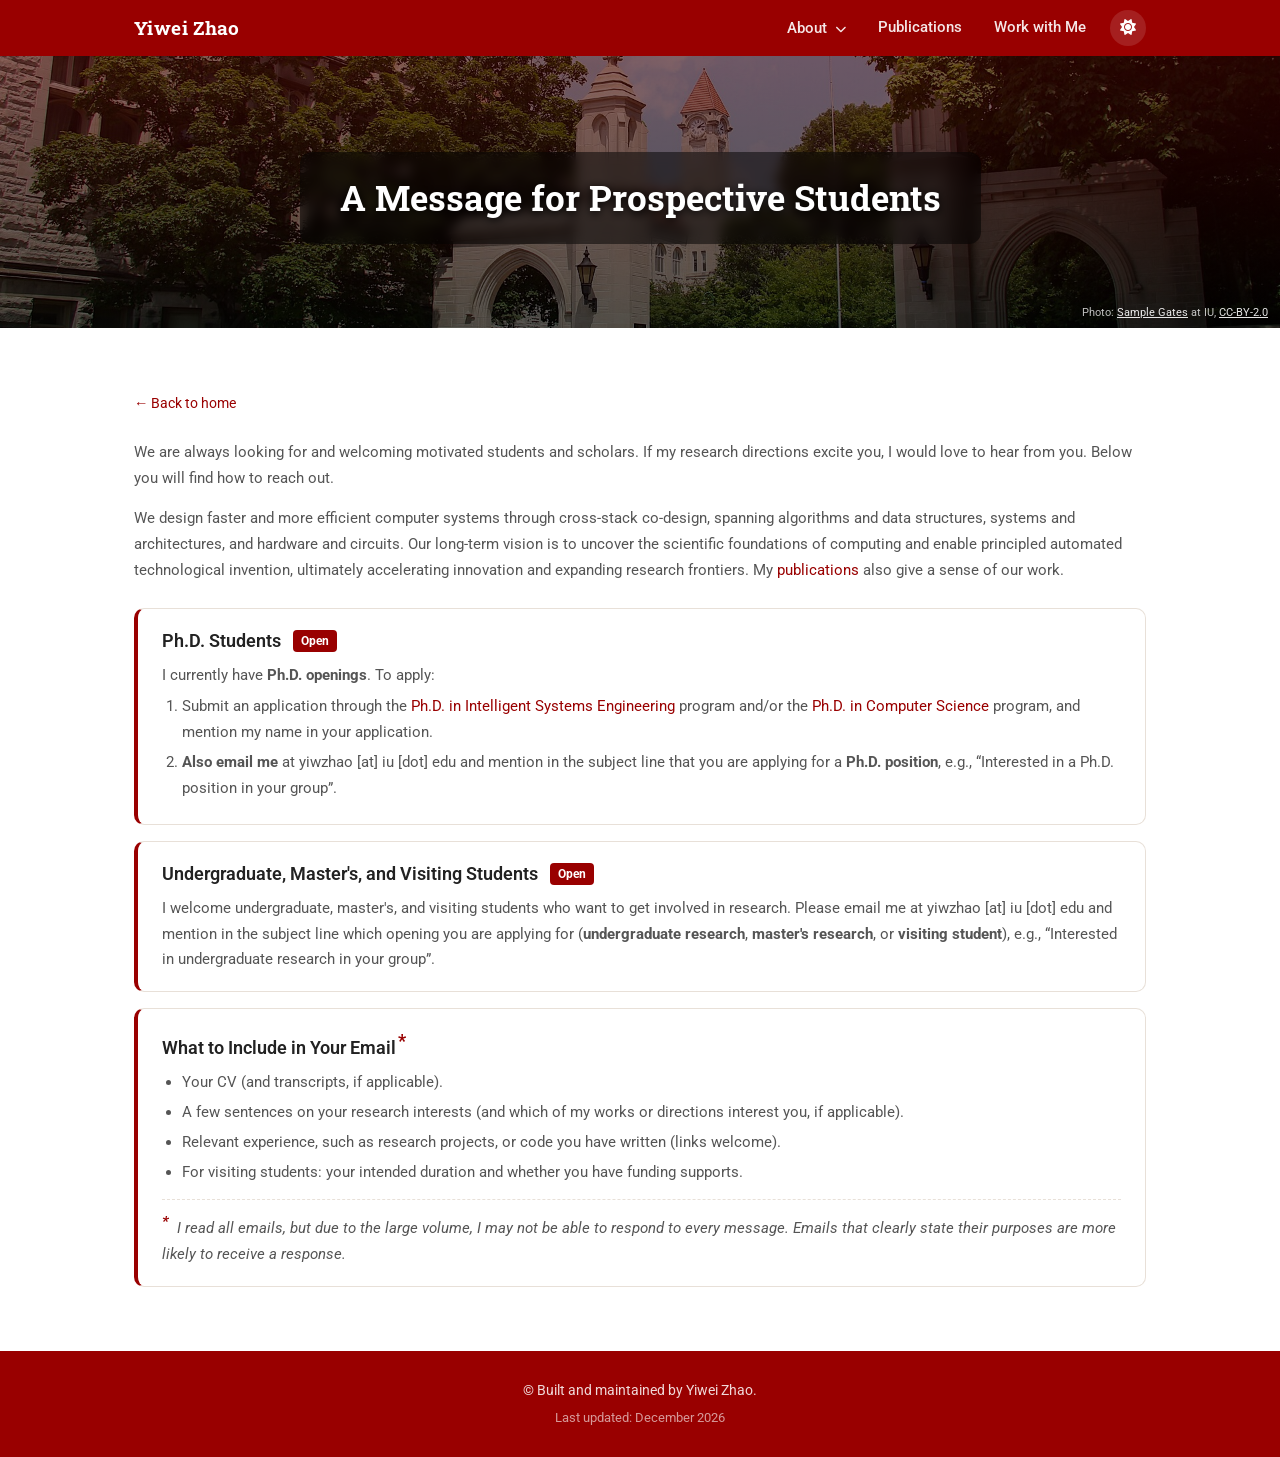
==== commit 2e887560: "Update opportunities.html" ====
--- a/opportunities.html
+++ b/opportunities.html
@@ -4,7 +4,10 @@
   <meta charset="UTF-8">
   <meta name="viewport" content="width=device-width, initial-scale=1.0">
   <title>A Message for Prospective Students &mdash; Yiwei Zhao</title>
-  <script src="assets/theme.js"></script>
+  <link rel="icon" href="assets/icons/favicon.ico?v=4" sizes="any">
+  <link rel="icon" type="image/png" sizes="32x32" href="assets/icons/favicon-32.png?v=4">
+  <link rel="apple-touch-icon" href="assets/icons/apple-touch-icon.png?v=4">
+  <script src="assets/js/theme.js"></script>
   <link rel="stylesheet" href="style.css?v=21">
   <link rel="stylesheet" href="https://cdnjs.cloudflare.com/ajax/libs/font-awesome/6.5.1/css/all.min.css">
   <link href="https://fonts.googleapis.com/css2?family=Roboto:wght@300;400;500;700&family=Roboto+Slab:wght@400;700&display=swap" rel="stylesheet">
@@ -95,8 +98,8 @@
           <li>Relevant experience, such as research projects, or code you have written (links welcome).</li>
           <li>For visiting students: your intended duration and whether you have funding supports.</li>
         </ul>
-        <p class="opp-note"><sup class="opp-fn-mark">*</sup> I read all emails and will eventually reply to most of them, but due to the large volume, it may take some time.
-        Emails that clearly indicate their purpose will get a quicker response.</p>
+        <p class="opp-note"><sup class="opp-fn-mark">*</sup> I read all emails, but due to the large volume, I may not be able to respond to every message.
+          Emails that clearly state their purposes are more likely to receive a response. </p>
       </div>
     </div>
   </div>
--- a/style.css
+++ b/style.css
@@ -1002,7 +1002,7 @@
   padding: 96px 0 84px;
   background:
     linear-gradient(180deg, rgba(60, 0, 0, 0.6) 0%, rgba(0, 0, 0, 0.65) 100%),
-    url("assets/campus.jpg") center 45% / cover no-repeat;
+    url("assets/images/campus.jpg") center 45% / cover no-repeat;
   color: #ffffff;
   text-align: center;
 }
